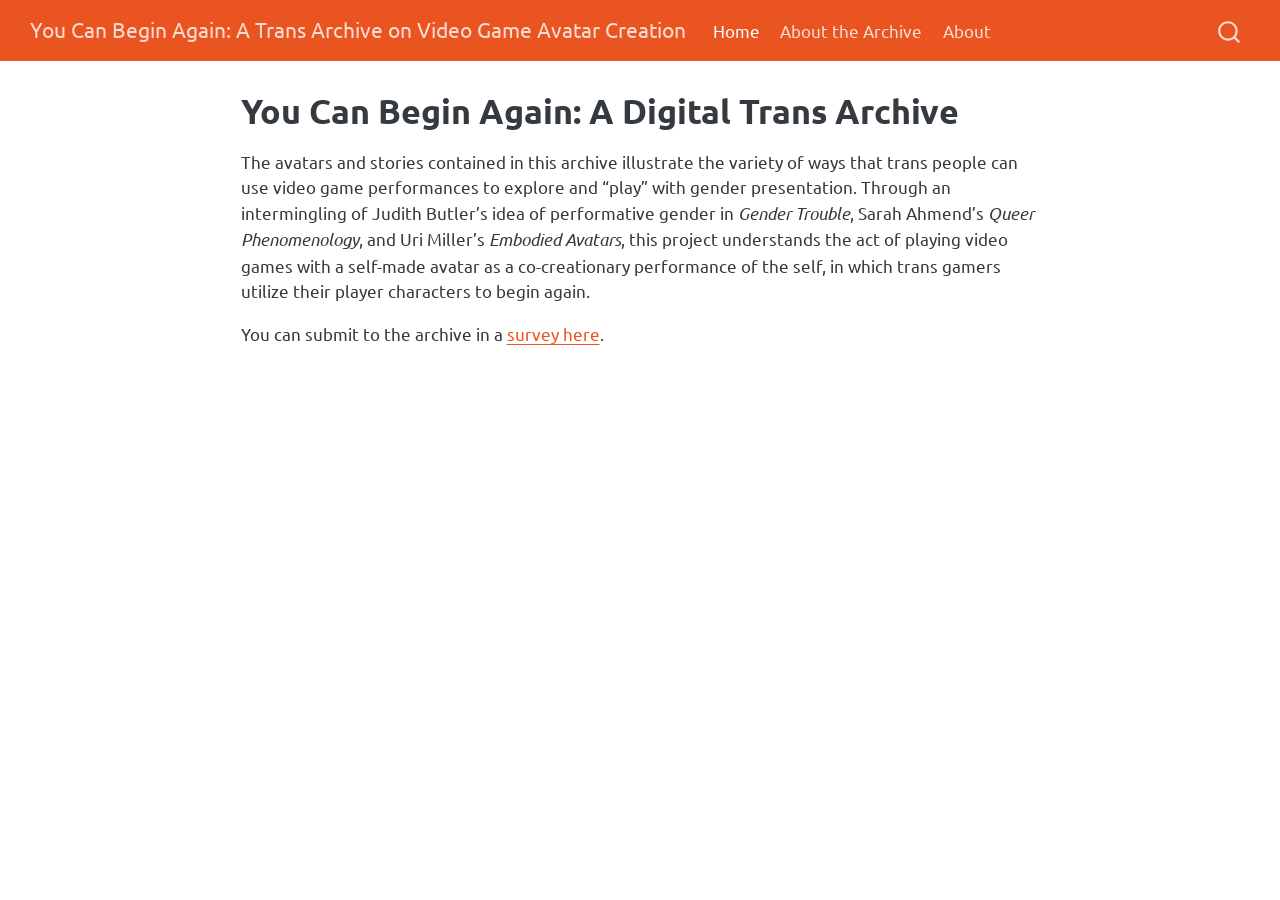
==== index.html @ 9ff49f24 "Built site for gh-pages" ====
<!DOCTYPE html>
<html xmlns="http://www.w3.org/1999/xhtml" lang="en" xml:lang="en"><head>

<meta charset="utf-8">
<meta name="generator" content="quarto-1.9.37">

<meta name="viewport" content="width=device-width, initial-scale=1.0, user-scalable=yes">


<title>You Can Begin Again: A Digital Trans Archive – You Can Begin Again: A Trans Archive on Video Game Avatar Creation</title>
<style>
/* Default styles provided by pandoc.
** See https://pandoc.org/MANUAL.html#variables-for-html for config info.
*/
code{white-space: pre-wrap;}
span.smallcaps{font-variant: small-caps;}
div.columns{display: flex; gap: min(4vw, 1.5em);}
div.column{flex: auto; overflow-x: auto;}
div.hanging-indent{margin-left: 1.5em; text-indent: -1.5em;}
ul.task-list{list-style: none;}
ul.task-list li input[type="checkbox"] {
  width: 0.8em;
  margin: 0 0.8em 0.2em -1em; /* quarto-specific, see https://github.com/quarto-dev/quarto-cli/issues/4556 */ 
  vertical-align: middle;
}
</style>


<script src="site_libs/quarto-nav/quarto-nav.js"></script>
<script src="site_libs/quarto-nav/headroom.min.js"></script>
<script src="site_libs/clipboard/clipboard.min.js"></script>
<script src="site_libs/quarto-search/autocomplete.umd.js"></script>
<script src="site_libs/quarto-search/fuse.min.js"></script>
<script src="site_libs/quarto-search/quarto-search.js"></script>
<meta name="quarto:offset" content="./">
<script src="site_libs/quarto-html/quarto.js" type="module"></script>
<script src="site_libs/quarto-html/tabsets/tabsets.js" type="module"></script>
<script src="site_libs/quarto-html/popper.min.js"></script>
<script src="site_libs/quarto-html/tippy.umd.min.js"></script>
<script src="site_libs/quarto-html/anchor.min.js"></script>
<link href="site_libs/quarto-html/tippy.css" rel="stylesheet">
<link href="site_libs/quarto-html/quarto-syntax-highlighting-7f8f88aac4f3542376d5c11b86a4c14d.css" rel="stylesheet" id="quarto-text-highlighting-styles">
<script src="site_libs/bootstrap/bootstrap.min.js"></script>
<link href="site_libs/bootstrap/bootstrap-icons.css" rel="stylesheet">
<link href="site_libs/bootstrap/bootstrap-08648047b95b560027f9b4147ff8446f.min.css" rel="stylesheet" append-hash="true" id="quarto-bootstrap" data-mode="light">
<script id="quarto-search-options" type="application/json">{
  "location": "navbar",
  "copy-button": false,
  "collapse-after": 3,
  "panel-placement": "end",
  "type": "overlay",
  "limit": 50,
  "keyboard-shortcut": [
    "f",
    "/",
    "s"
  ],
  "show-item-context": false,
  "language": {
    "search-no-results-text": "No results",
    "search-matching-documents-text": "matching documents",
    "search-copy-link-title": "Copy link to search",
    "search-hide-matches-text": "Hide additional matches",
    "search-more-match-text": "more match in this document",
    "search-more-matches-text": "more matches in this document",
    "search-clear-button-title": "Clear",
    "search-text-placeholder": "",
    "search-detached-cancel-button-title": "Cancel",
    "search-submit-button-title": "Submit",
    "search-label": "Search"
  }
}</script>


<link rel="stylesheet" href="styles.css">
</head>

<body class="nav-fixed fullcontent quarto-light">

<div id="quarto-search-results"></div>
  <header id="quarto-header" class="headroom fixed-top">
    <nav class="navbar navbar-expand-lg " data-bs-theme="dark">
      <div class="navbar-container container-fluid">
      <div class="navbar-brand-container mx-auto">
    <a class="navbar-brand" href="./index.html">
    <span class="navbar-title">You Can Begin Again: A Trans Archive on Video Game Avatar Creation</span>
    </a>
  </div>
            <div id="quarto-search" class="" title="Search"></div>
          <button class="navbar-toggler" type="button" data-bs-toggle="collapse" data-bs-target="#navbarCollapse" aria-controls="navbarCollapse" role="menu" aria-expanded="false" aria-label="Toggle navigation" onclick="if (window.quartoToggleHeadroom) { window.quartoToggleHeadroom(); }">
  <span class="navbar-toggler-icon"></span>
</button>
          <div class="collapse navbar-collapse" id="navbarCollapse">
            <ul class="navbar-nav navbar-nav-scroll me-auto">
  <li class="nav-item">
    <a class="nav-link active" href="./index.html" aria-current="page"> 
<span class="menu-text">Home</span></a>
  </li>  
  <li class="nav-item">
    <a class="nav-link" href="./new-page.html"> 
<span class="menu-text">About the Archive</span></a>
  </li>  
  <li class="nav-item">
    <a class="nav-link" href="./about.html"> 
<span class="menu-text">About</span></a>
  </li>  
</ul>
          </div> <!-- /navcollapse -->
            <div class="quarto-navbar-tools">
</div>
      </div> <!-- /container-fluid -->
    </nav>
</header>
<!-- content -->
<div id="quarto-content" class="quarto-container page-columns page-rows-contents page-layout-article page-navbar">
<!-- sidebar -->
<!-- margin-sidebar -->
    
<!-- main -->
<main class="content" id="quarto-document-content">

<header id="title-block-header" class="quarto-title-block default">
<div class="quarto-title">
<h1 class="title">You Can Begin Again: A Digital Trans Archive</h1>
</div>



<div class="quarto-title-meta">

    
  
    
  </div>
  


</header>


<p>The avatars and stories contained in this archive illustrate the variety of ways that trans people can use video game performances to explore and “play” with gender presentation. Through an intermingling of Judith Butler’s idea of performative gender in <em>Gender Trouble</em>, Sarah Ahmend’s <em>Queer Phenomenology</em>, and Uri Miller’s <em>Embodied Avatars</em>, this project understands the act of playing video games with a self-made avatar as a co-creationary performance of the self, in which trans gamers utilize their player characters to begin again.</p>
<p>You can submit to the archive in a <a href="https://virginiatech.questionpro.com/youcanbeginagaindigitalarchivesubmissions">survey here</a>.</p>



</main> <!-- /main -->
<script id="quarto-html-after-body" type="application/javascript">
  window.document.addEventListener("DOMContentLoaded", function (event) {
    const icon = "";
    const anchorJS = new window.AnchorJS();
    anchorJS.options = {
      placement: 'right',
      icon: icon
    };
    anchorJS.add('.anchored');
    const isCodeAnnotation = (el) => {
      for (const clz of el.classList) {
        if (clz.startsWith('code-annotation-')) {                     
          return true;
        }
      }
      return false;
    }
    const onCopySuccess = function(e) {
      // button target
      const button = e.trigger;
      // don't keep focus
      button.blur();
      // flash "checked"
      button.classList.add('code-copy-button-checked');
      var currentTitle = button.getAttribute("title");
      button.setAttribute("title", "Copied!");
      let tooltip;
      if (window.bootstrap) {
        button.setAttribute("data-bs-toggle", "tooltip");
        button.setAttribute("data-bs-placement", "left");
        button.setAttribute("data-bs-title", "Copied!");
        tooltip = new bootstrap.Tooltip(button, 
          { trigger: "manual", 
            customClass: "code-copy-button-tooltip",
            offset: [0, -8]});
        tooltip.show();    
      }
      setTimeout(function() {
        if (tooltip) {
          tooltip.hide();
          button.removeAttribute("data-bs-title");
          button.removeAttribute("data-bs-toggle");
          button.removeAttribute("data-bs-placement");
        }
        button.setAttribute("title", currentTitle);
        button.classList.remove('code-copy-button-checked');
      }, 1000);
      // clear code selection
      e.clearSelection();
    }
    const getTextToCopy = function(trigger) {
      const outerScaffold = trigger.parentElement.cloneNode(true);
      const codeEl = outerScaffold.querySelector('code');
      for (const childEl of codeEl.children) {
        if (isCodeAnnotation(childEl)) {
          childEl.remove();
        }
      }
      return codeEl.innerText;
    }
    const clipboard = new window.ClipboardJS('.code-copy-button:not([data-in-quarto-modal])', {
      text: getTextToCopy
    });
    clipboard.on('success', onCopySuccess);
    if (window.document.getElementById('quarto-embedded-source-code-modal')) {
      const clipboardModal = new window.ClipboardJS('.code-copy-button[data-in-quarto-modal]', {
        text: getTextToCopy,
        container: window.document.getElementById('quarto-embedded-source-code-modal')
      });
      clipboardModal.on('success', onCopySuccess);
    }
      var localhostRegex = new RegExp(/^(?:http|https):\/\/localhost\:?[0-9]*\//);
      var mailtoRegex = new RegExp(/^mailto:/);
        var filterRegex = new RegExp("https:\/\/isaaclriddle\.github\.io\/beginagainarchive\/");
      var isInternal = (href) => {
          return filterRegex.test(href) || localhostRegex.test(href) || mailtoRegex.test(href);
      }
      // Inspect non-navigation links and adorn them if external
     var links = window.document.querySelectorAll('a[href]:not(.nav-link):not(.navbar-brand):not(.toc-action):not(.sidebar-link):not(.sidebar-item-toggle):not(.pagination-link):not(.no-external):not([aria-hidden]):not(.dropdown-item):not(.quarto-navigation-tool):not(.about-link)');
      for (var i=0; i<links.length; i++) {
        const link = links[i];
        if (!isInternal(link.href)) {
          // undo the damage that might have been done by quarto-nav.js in the case of
          // links that we want to consider external
          if (link.dataset.originalHref !== undefined) {
            link.href = link.dataset.originalHref;
          }
        }
      }
    function tippyHover(el, contentFn, onTriggerFn, onUntriggerFn) {
      const config = {
        allowHTML: true,
        maxWidth: 500,
        delay: 100,
        arrow: false,
        appendTo: function(el) {
            return el.parentElement;
        },
        interactive: true,
        interactiveBorder: 10,
        theme: 'quarto',
        placement: 'bottom-start',
      };
      if (contentFn) {
        config.content = contentFn;
      }
      if (onTriggerFn) {
        config.onTrigger = onTriggerFn;
      }
      if (onUntriggerFn) {
        config.onUntrigger = onUntriggerFn;
      }
      window.tippy(el, config); 
    }
    const noterefs = window.document.querySelectorAll('a[role="doc-noteref"]');
    for (var i=0; i<noterefs.length; i++) {
      const ref = noterefs[i];
      tippyHover(ref, function() {
        // use id or data attribute instead here
        let href = ref.getAttribute('data-footnote-href') || ref.getAttribute('href');
        try { href = new URL(href).hash; } catch {}
        const id = href.replace(/^#\/?/, "");
        const note = window.document.getElementById(id);
        if (note) {
          return note.innerHTML;
        } else {
          return "";
        }
      });
    }
    const xrefs = window.document.querySelectorAll('a.quarto-xref');
    const processXRef = (id, note) => {
      // Strip column container classes
      const stripColumnClz = (el) => {
        el.classList.remove("page-full", "page-columns");
        if (el.children) {
          for (const child of el.children) {
            stripColumnClz(child);
          }
        }
      }
      stripColumnClz(note)
      if (id === null || id.startsWith('sec-')) {
        // Special case sections, only their first couple elements
        const container = document.createElement("div");
        if (note.children && note.children.length > 2) {
          container.appendChild(note.children[0].cloneNode(true));
          for (let i = 1; i < note.children.length; i++) {
            const child = note.children[i];
            if (child.tagName === "P" && child.innerText === "") {
              continue;
            } else {
              container.appendChild(child.cloneNode(true));
              break;
            }
          }
          if (window.Quarto?.typesetMath) {
            window.Quarto.typesetMath(container);
          }
          return container.innerHTML
        } else {
          if (window.Quarto?.typesetMath) {
            window.Quarto.typesetMath(note);
          }
          return note.innerHTML;
        }
      } else {
        // Remove any anchor links if they are present
        const anchorLink = note.querySelector('a.anchorjs-link');
        if (anchorLink) {
          anchorLink.remove();
        }
        if (window.Quarto?.typesetMath) {
          window.Quarto.typesetMath(note);
        }
        if (note.classList.contains("callout")) {
          return note.outerHTML;
        } else {
          return note.innerHTML;
        }
      }
    }
    for (var i=0; i<xrefs.length; i++) {
      const xref = xrefs[i];
      tippyHover(xref, undefined, function(instance) {
        instance.disable();
        let url = xref.getAttribute('href');
        let hash = undefined; 
        if (url.startsWith('#')) {
          hash = url;
        } else {
          try { hash = new URL(url).hash; } catch {}
        }
        if (hash) {
          const id = hash.replace(/^#\/?/, "");
          const note = window.document.getElementById(id);
          if (note !== null) {
            try {
              const html = processXRef(id, note.cloneNode(true));
              instance.setContent(html);
            } finally {
              instance.enable();
              instance.show();
            }
          } else {
            // See if we can fetch this
            fetch(url.split('#')[0])
            .then(res => res.text())
            .then(html => {
              const parser = new DOMParser();
              const htmlDoc = parser.parseFromString(html, "text/html");
              const note = htmlDoc.getElementById(id);
              if (note !== null) {
                const html = processXRef(id, note);
                instance.setContent(html);
              } 
            }).finally(() => {
              instance.enable();
              instance.show();
            });
          }
        } else {
          // See if we can fetch a full url (with no hash to target)
          // This is a special case and we should probably do some content thinning / targeting
          fetch(url)
          .then(res => res.text())
          .then(html => {
            const parser = new DOMParser();
            const htmlDoc = parser.parseFromString(html, "text/html");
            const note = htmlDoc.querySelector('main.content');
            if (note !== null) {
              // This should only happen for chapter cross references
              // (since there is no id in the URL)
              // remove the first header
              if (note.children.length > 0 && note.children[0].tagName === "HEADER") {
                note.children[0].remove();
              }
              const html = processXRef(null, note);
              instance.setContent(html);
            } 
          }).finally(() => {
            instance.enable();
            instance.show();
          });
        }
      }, function(instance) {
      });
    }
        let selectedAnnoteEl;
        const selectorForAnnotation = ( cell, annotation) => {
          let cellAttr = 'data-code-cell="' + cell + '"';
          let lineAttr = 'data-code-annotation="' +  annotation + '"';
          const selector = 'span[' + cellAttr + '][' + lineAttr + ']';
          return selector;
        }
        const selectCodeLines = (annoteEl) => {
          const doc = window.document;
          const targetCell = annoteEl.getAttribute("data-target-cell");
          const targetAnnotation = annoteEl.getAttribute("data-target-annotation");
          const annoteSpan = window.document.querySelector(selectorForAnnotation(targetCell, targetAnnotation));
          const lines = annoteSpan.getAttribute("data-code-lines").split(",");
          const lineIds = lines.map((line) => {
            return targetCell + "-" + line;
          })
          let top = null;
          let height = null;
          let parent = null;
          if (lineIds.length > 0) {
              //compute the position of the single el (top and bottom and make a div)
              const el = window.document.getElementById(lineIds[0]);
              top = el.offsetTop;
              height = el.offsetHeight;
              parent = el.parentElement.parentElement;
            if (lineIds.length > 1) {
              const lastEl = window.document.getElementById(lineIds[lineIds.length - 1]);
              const bottom = lastEl.offsetTop + lastEl.offsetHeight;
              height = bottom - top;
            }
            if (top !== null && height !== null && parent !== null) {
              // cook up a div (if necessary) and position it 
              let div = window.document.getElementById("code-annotation-line-highlight");
              if (div === null) {
                div = window.document.createElement("div");
                div.setAttribute("id", "code-annotation-line-highlight");
                div.style.position = 'absolute';
                parent.appendChild(div);
              }
              div.style.top = top - 2 + "px";
              div.style.height = height + 4 + "px";
              div.style.left = 0;
              let gutterDiv = window.document.getElementById("code-annotation-line-highlight-gutter");
              if (gutterDiv === null) {
                gutterDiv = window.document.createElement("div");
                gutterDiv.setAttribute("id", "code-annotation-line-highlight-gutter");
                gutterDiv.style.position = 'absolute';
                const codeCell = window.document.getElementById(targetCell);
                const gutter = codeCell.querySelector('.code-annotation-gutter');
                gutter.appendChild(gutterDiv);
              }
              gutterDiv.style.top = top - 2 + "px";
              gutterDiv.style.height = height + 4 + "px";
            }
            selectedAnnoteEl = annoteEl;
          }
        };
        const unselectCodeLines = () => {
          const elementsIds = ["code-annotation-line-highlight", "code-annotation-line-highlight-gutter"];
          elementsIds.forEach((elId) => {
            const div = window.document.getElementById(elId);
            if (div) {
              div.remove();
            }
          });
          selectedAnnoteEl = undefined;
        };
          // Handle positioning of the toggle
      window.addEventListener(
        "resize",
        throttle(() => {
          elRect = undefined;
          if (selectedAnnoteEl) {
            selectCodeLines(selectedAnnoteEl);
          }
        }, 10)
      );
      function throttle(fn, ms) {
      let throttle = false;
      let timer;
        return (...args) => {
          if(!throttle) { // first call gets through
              fn.apply(this, args);
              throttle = true;
          } else { // all the others get throttled
              if(timer) clearTimeout(timer); // cancel #2
              timer = setTimeout(() => {
                fn.apply(this, args);
                timer = throttle = false;
              }, ms);
          }
        };
      }
        // Attach click handler to the DT
        const annoteDls = window.document.querySelectorAll('dt[data-target-cell]');
        for (const annoteDlNode of annoteDls) {
          annoteDlNode.addEventListener('click', (event) => {
            const clickedEl = event.target;
            if (clickedEl !== selectedAnnoteEl) {
              unselectCodeLines();
              const activeEl = window.document.querySelector('dt[data-target-cell].code-annotation-active');
              if (activeEl) {
                activeEl.classList.remove('code-annotation-active');
              }
              selectCodeLines(clickedEl);
              clickedEl.classList.add('code-annotation-active');
            } else {
              // Unselect the line
              unselectCodeLines();
              clickedEl.classList.remove('code-annotation-active');
            }
          });
        }
    const findCites = (el) => {
      const parentEl = el.parentElement;
      if (parentEl) {
        const cites = parentEl.dataset.cites;
        if (cites) {
          return {
            el,
            cites: cites.split(' ')
          };
        } else {
          return findCites(el.parentElement)
        }
      } else {
        return undefined;
      }
    };
    var bibliorefs = window.document.querySelectorAll('a[role="doc-biblioref"]');
    for (var i=0; i<bibliorefs.length; i++) {
      const ref = bibliorefs[i];
      const citeInfo = findCites(ref);
      if (citeInfo) {
        tippyHover(citeInfo.el, function() {
          var popup = window.document.createElement('div');
          citeInfo.cites.forEach(function(cite) {
            var citeDiv = window.document.createElement('div');
            citeDiv.classList.add('hanging-indent');
            citeDiv.classList.add('csl-entry');
            var biblioDiv = window.document.getElementById('ref-' + cite);
            if (biblioDiv) {
              citeDiv.innerHTML = biblioDiv.innerHTML;
            }
            popup.appendChild(citeDiv);
          });
          return popup.innerHTML;
        });
      }
    }
  });
  </script>
</div> <!-- /content -->




</body></html>
---- site_libs/quarto-html/tippy.css ----
.tippy-box[data-animation=fade][data-state=hidden]{opacity:0}[data-tippy-root]{max-width:calc(100vw - 10px)}.tippy-box{position:relative;background-color:#333;color:#fff;border-radius:4px;font-size:14px;line-height:1.4;white-space:normal;outline:0;transition-property:transform,visibility,opacity}.tippy-box[data-placement^=top]>.tippy-arrow{bottom:0}.tippy-box[data-placement^=top]>.tippy-arrow:before{bottom:-7px;left:0;border-width:8px 8px 0;border-top-color:initial;transform-origin:center top}.tippy-box[data-placement^=bottom]>.tippy-arrow{top:0}.tippy-box[data-placement^=bottom]>.tippy-arrow:before{top:-7px;left:0;border-width:0 8px 8px;border-bottom-color:initial;transform-origin:center bottom}.tippy-box[data-placement^=left]>.tippy-arrow{right:0}.tippy-box[data-placement^=left]>.tippy-arrow:before{border-width:8px 0 8px 8px;border-left-color:initial;right:-7px;transform-origin:center left}.tippy-box[data-placement^=right]>.tippy-arrow{left:0}.tippy-box[data-placement^=right]>.tippy-arrow:before{left:-7px;border-width:8px 8px 8px 0;border-right-color:initial;transform-origin:center right}.tippy-box[data-inertia][data-state=visible]{transition-timing-function:cubic-bezier(.54,1.5,.38,1.11)}.tippy-arrow{width:16px;height:16px;color:#333}.tippy-arrow:before{content:"";position:absolute;border-color:transparent;border-style:solid}.tippy-content{position:relative;padding:5px 9px;z-index:1}
---- site_libs/quarto-html/quarto-syntax-highlighting-7f8f88aac4f3542376d5c11b86a4c14d.css ----
/* quarto syntax highlight colors */
:root {
  --quarto-hl-ot-color: #003B4F;
  --quarto-hl-at-color: #657422;
  --quarto-hl-ss-color: #20794D;
  --quarto-hl-an-color: #5E5E5E;
  --quarto-hl-fu-color: #4758AB;
  --quarto-hl-st-color: #20794D;
  --quarto-hl-cf-color: #003B4F;
  --quarto-hl-op-color: #5E5E5E;
  --quarto-hl-er-color: #AD0000;
  --quarto-hl-bn-color: #AD0000;
  --quarto-hl-al-color: #AD0000;
  --quarto-hl-va-color: #111111;
  --quarto-hl-bu-color: inherit;
  --quarto-hl-ex-color: inherit;
  --quarto-hl-pp-color: #AD0000;
  --quarto-hl-in-color: #5E5E5E;
  --quarto-hl-vs-color: #20794D;
  --quarto-hl-wa-color: #5E5E5E;
  --quarto-hl-do-color: #5E5E5E;
  --quarto-hl-im-color: #00769E;
  --quarto-hl-ch-color: #20794D;
  --quarto-hl-dt-color: #AD0000;
  --quarto-hl-fl-color: #AD0000;
  --quarto-hl-co-color: #5E5E5E;
  --quarto-hl-cv-color: #5E5E5E;
  --quarto-hl-cn-color: #8f5902;
  --quarto-hl-sc-color: #5E5E5E;
  --quarto-hl-dv-color: #AD0000;
  --quarto-hl-kw-color: #003B4F;
}

/* other quarto variables */
:root {
  --quarto-font-monospace: SFMono-Regular, Menlo, Monaco, Consolas, "Liberation Mono", "Courier New", monospace;
}

/* syntax highlight based on Pandoc's rules */
pre > code.sourceCode > span {
  color: #003B4F;
}

code.sourceCode > span {
  color: #003B4F;
}

div.sourceCode,
div.sourceCode pre.sourceCode {
  color: #003B4F;
}

/* Normal */
code span {
  color: #003B4F;
}

/* Alert */
code span.al {
  color: #AD0000;
  font-style: inherit;
}

/* Annotation */
code span.an {
  color: #5E5E5E;
  font-style: inherit;
}

/* Attribute */
code span.at {
  color: #657422;
  font-style: inherit;
}

/* BaseN */
code span.bn {
  color: #AD0000;
  font-style: inherit;
}

/* BuiltIn */
code span.bu {
  font-style: inherit;
}

/* ControlFlow */
code span.cf {
  color: #003B4F;
  font-weight: bold;
  font-style: inherit;
}

/* Char */
code span.ch {
  color: #20794D;
  font-style: inherit;
}

/* Constant */
code span.cn {
  color: #8f5902;
  font-style: inherit;
}

/* Comment */
code span.co {
  color: #5E5E5E;
  font-style: inherit;
}

/* CommentVar */
code span.cv {
  color: #5E5E5E;
  font-style: italic;
}

/* Documentation */
code span.do {
  color: #5E5E5E;
  font-style: italic;
}

/* DataType */
code span.dt {
  color: #AD0000;
  font-style: inherit;
}

/* DecVal */
code span.dv {
  color: #AD0000;
  font-style: inherit;
}

/* Error */
code span.er {
  color: #AD0000;
  font-style: inherit;
}

/* Extension */
code span.ex {
  font-style: inherit;
}

/* Float */
code span.fl {
  color: #AD0000;
  font-style: inherit;
}

/* Function */
code span.fu {
  color: #4758AB;
  font-style: inherit;
}

/* Import */
code span.im {
  color: #00769E;
  font-style: inherit;
}

/* Information */
code span.in {
  color: #5E5E5E;
  font-style: inherit;
}

/* Keyword */
code span.kw {
  color: #003B4F;
  font-weight: bold;
  font-style: inherit;
}

/* Operator */
code span.op {
  color: #5E5E5E;
  font-style: inherit;
}

/* Other */
code span.ot {
  color: #003B4F;
  font-style: inherit;
}

/* Preprocessor */
code span.pp {
  color: #AD0000;
  font-style: inherit;
}

/* SpecialChar */
code span.sc {
  color: #5E5E5E;
  font-style: inherit;
}

/* SpecialString */
code span.ss {
  color: #20794D;
  font-style: inherit;
}

/* String */
code span.st {
  color: #20794D;
  font-style: inherit;
}

/* Variable */
code span.va {
  color: #111111;
  font-style: inherit;
}

/* VerbatimString */
code span.vs {
  color: #20794D;
  font-style: inherit;
}

/* Warning */
code span.wa {
  color: #5E5E5E;
  font-style: italic;
}

.prevent-inlining {
  content: "</";
}

/*# sourceMappingURL=789ad8cd35626ba772517505b42a116e.css.map */
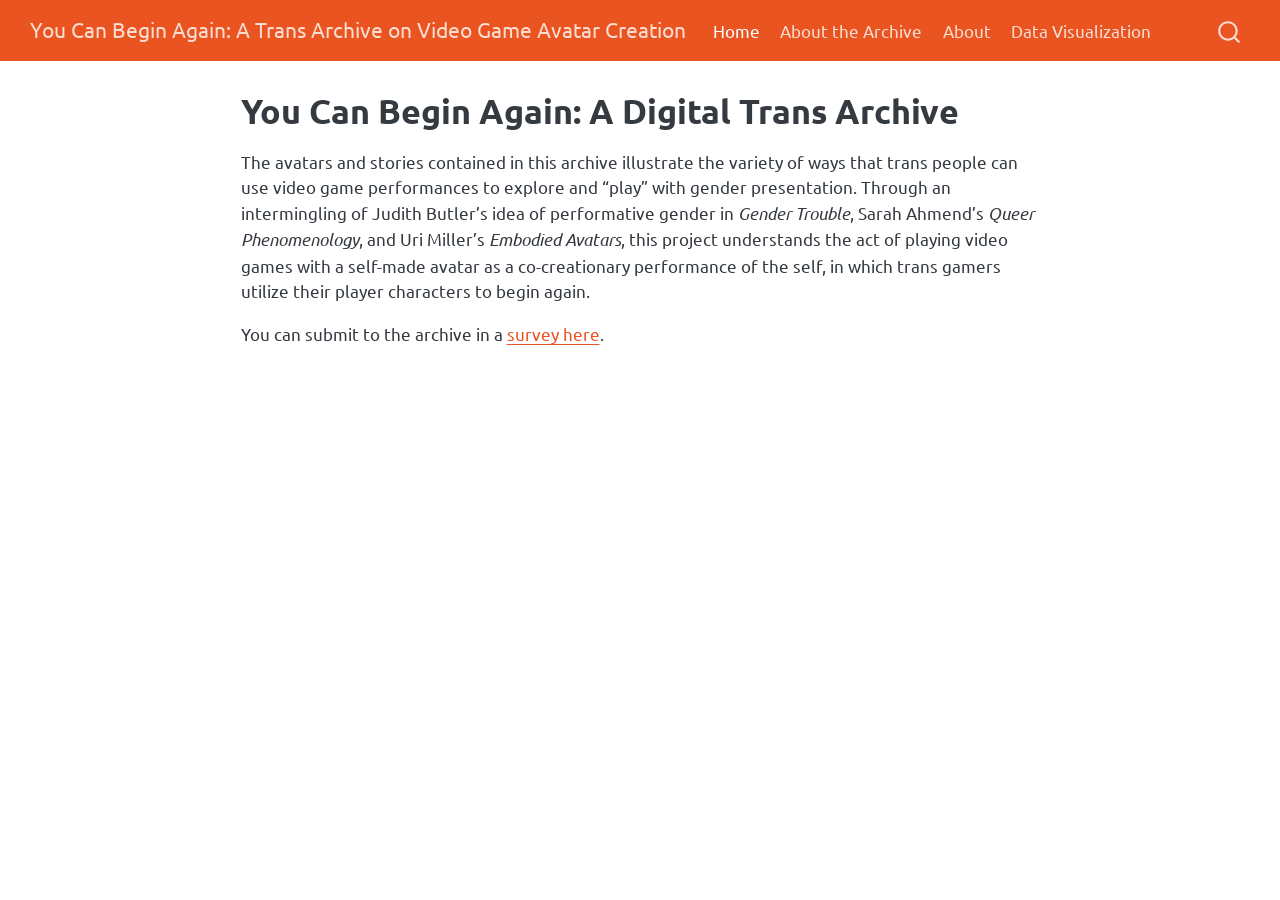
==== commit fa865baf: "Built site for gh-pages" ====
--- a/index.html
+++ b/index.html
@@ -104,6 +104,10 @@
     <a class="nav-link" href="./about.html"> 
 <span class="menu-text">About</span></a>
   </li>  
+  <li class="nav-item">
+    <a class="nav-link" href="./datavisualization.html"> 
+<span class="menu-text">Data Visualization</span></a>
+  </li>  
 </ul>
           </div> <!-- /navcollapse -->
             <div class="quarto-navbar-tools">
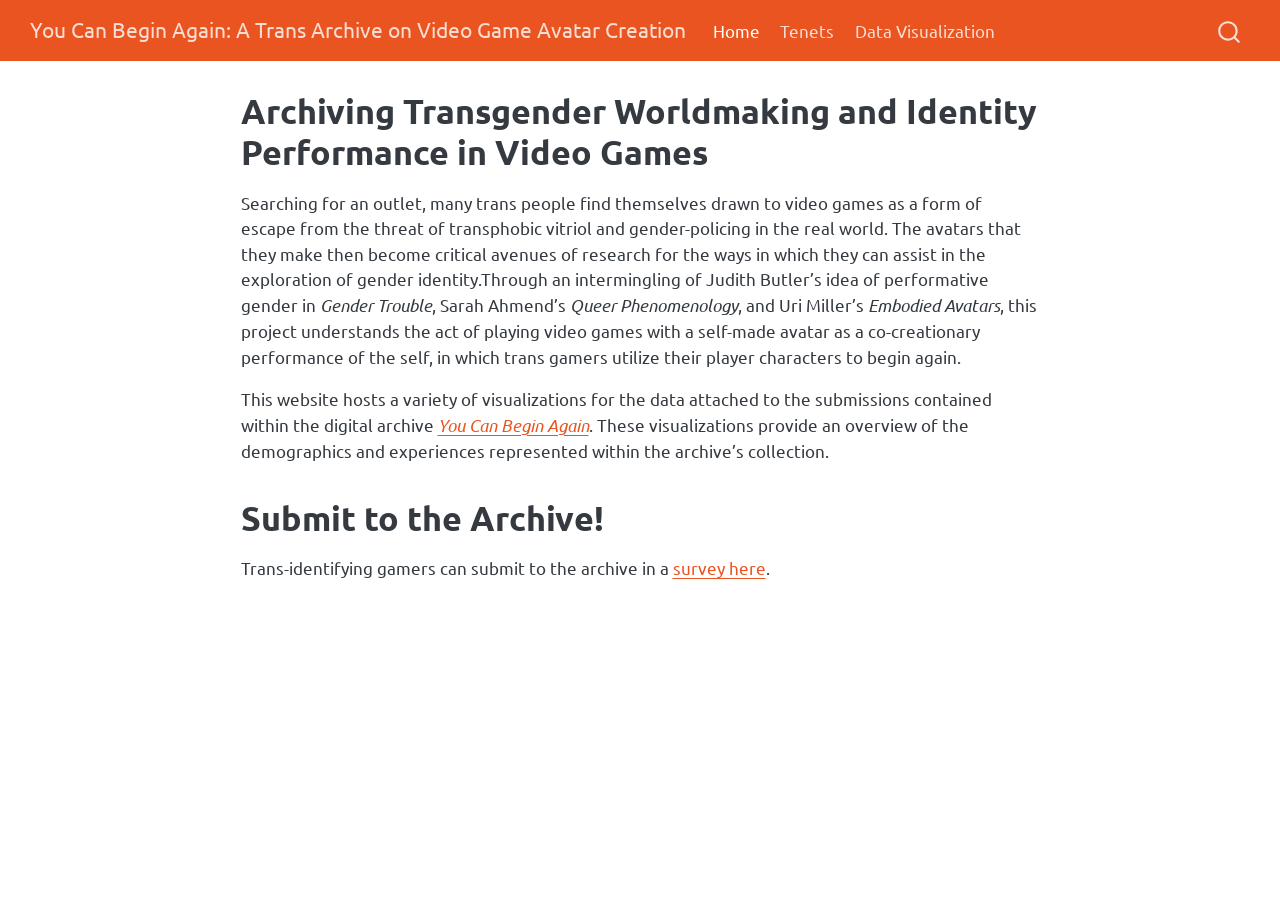
==== commit 5c7d765b: "Built site for gh-pages" ====
--- a/index.html
+++ b/index.html
@@ -7,7 +7,7 @@
 <meta name="viewport" content="width=device-width, initial-scale=1.0, user-scalable=yes">
 
 
-<title>You Can Begin Again: A Digital Trans Archive – You Can Begin Again: A Trans Archive on Video Game Avatar Creation</title>
+<title>Archiving Transgender Worldmaking and Identity Performance in Video Games – You Can Begin Again: A Trans Archive on Video Game Avatar Creation</title>
 <style>
 /* Default styles provided by pandoc.
 ** See https://pandoc.org/MANUAL.html#variables-for-html for config info.
@@ -97,12 +97,8 @@
 <span class="menu-text">Home</span></a>
   </li>  
   <li class="nav-item">
-    <a class="nav-link" href="./new-page.html"> 
-<span class="menu-text">About the Archive</span></a>
-  </li>  
-  <li class="nav-item">
-    <a class="nav-link" href="./about.html"> 
-<span class="menu-text">About</span></a>
+    <a class="nav-link" href="./tenets.html"> 
+<span class="menu-text">Tenets</span></a>
   </li>  
   <li class="nav-item">
     <a class="nav-link" href="./datavisualization.html"> 
@@ -125,7 +121,7 @@
 
 <header id="title-block-header" class="quarto-title-block default">
 <div class="quarto-title">
-<h1 class="title">You Can Begin Again: A Digital Trans Archive</h1>
+<h1 class="title">Archiving Transgender Worldmaking and Identity Performance in Video Games</h1>
 </div>
 
 
@@ -142,10 +138,14 @@
 </header>
 
 
-<p>The avatars and stories contained in this archive illustrate the variety of ways that trans people can use video game performances to explore and “play” with gender presentation. Through an intermingling of Judith Butler’s idea of performative gender in <em>Gender Trouble</em>, Sarah Ahmend’s <em>Queer Phenomenology</em>, and Uri Miller’s <em>Embodied Avatars</em>, this project understands the act of playing video games with a self-made avatar as a co-creationary performance of the self, in which trans gamers utilize their player characters to begin again.</p>
-<p>You can submit to the archive in a <a href="https://virginiatech.questionpro.com/youcanbeginagaindigitalarchivesubmissions">survey here</a>.</p>
-
-
+<p>Searching for an outlet, many trans people find themselves drawn to video games as a form of escape from the threat of transphobic vitriol and gender-policing in the real world. The avatars that they make then become critical avenues of research for the ways in which they can assist in the exploration of gender identity.Through an intermingling of Judith Butler’s idea of performative gender in <em>Gender Trouble</em>, Sarah Ahmend’s <em>Queer Phenomenology</em>, and Uri Miller’s <em>Embodied Avatars</em>, this project understands the act of playing video games with a self-made avatar as a co-creationary performance of the self, in which trans gamers utilize their player characters to begin again.</p>
+<p>This website hosts a variety of visualizations for the data attached to the submissions contained within the digital archive <a href="https://isaaclriddle.github.io/youcanbeginagain/collection/"><em>You Can Begin Again</em></a>. These visualizations provide an overview of the demographics and experiences represented within the archive’s collection.</p>
+<section id="submit-to-the-archive" class="level1">
+<h1>Submit to the Archive!</h1>
+<p>Trans-identifying gamers can submit to the archive in a <a href="https://virginiatech.questionpro.com/youcanbeginagaindigitalarchivesubmissions">survey here</a>.</p>
+
+
+</section>
 
 </main> <!-- /main -->
 <script id="quarto-html-after-body" type="application/javascript">
--- a/styles.css
+++ b/styles.css
@@ -0,0 +1,15 @@
+/* css styles */
+
+// Colors
+
+$text-color:      #1a1a2e;   /* deep navy */
+$bg-color:        #c9f0ff;   /* soft trans blue background */
+$neutral:         #fdeef4;   /* soft trans pink for cards/sections */
+$accent-light:    #d44d7a;   /* deeper pink for links */
+$accent-dark:     #1a6fa8;   /* deeper blue for hover */
+
+$link-color:        #d44d7a 
+$link-hover-color:  #1a6fa8 
+
+$navbar-bg: #c9f0ff
+$navbar-fg: #fdeef4
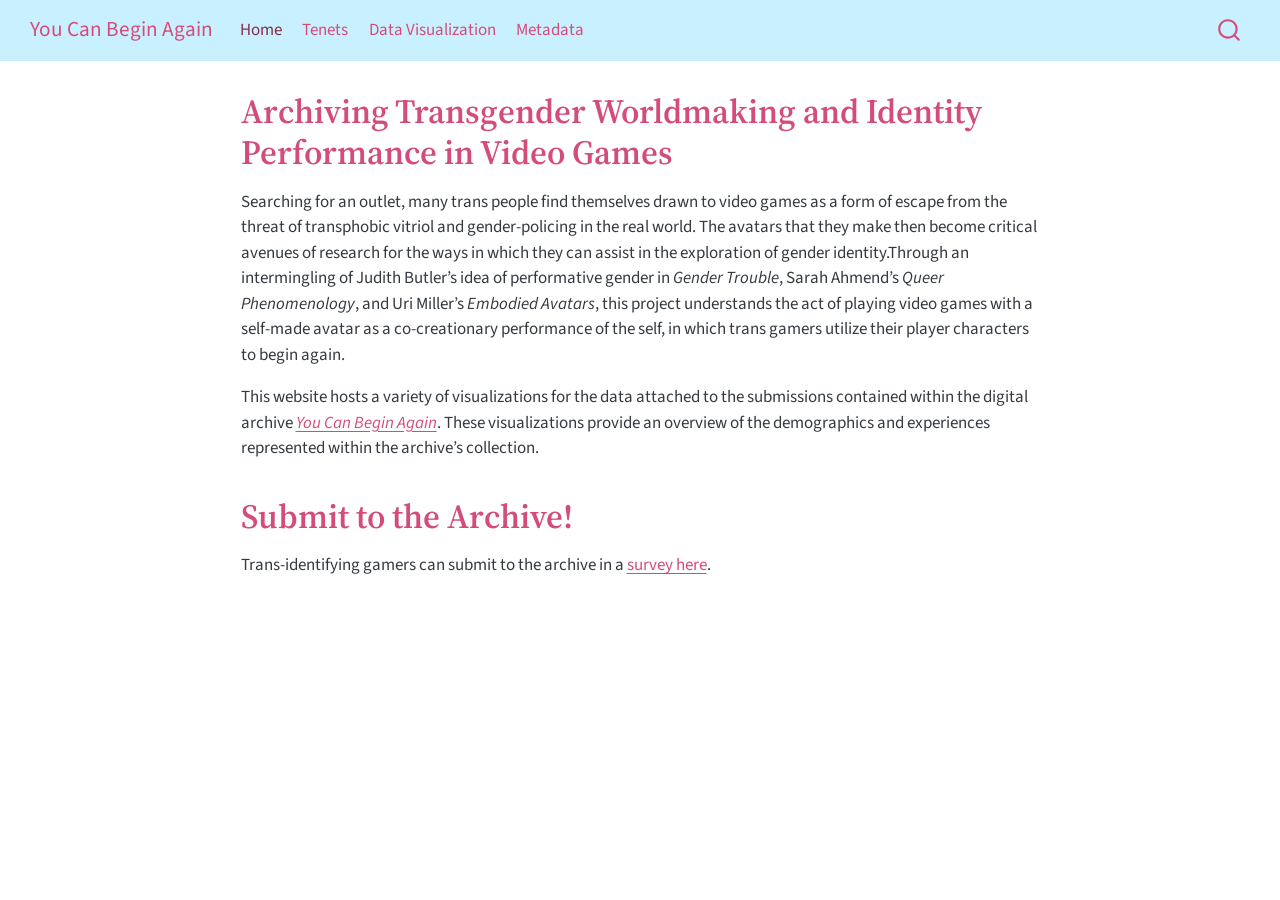
==== commit 2fe20fd1: "Built site for gh-pages" ====
--- a/index.html
+++ b/index.html
@@ -7,7 +7,7 @@
 <meta name="viewport" content="width=device-width, initial-scale=1.0, user-scalable=yes">
 
 
-<title>Archiving Transgender Worldmaking and Identity Performance in Video Games – You Can Begin Again: A Trans Archive on Video Game Avatar Creation</title>
+<title>Archiving Transgender Worldmaking and Identity Performance in Video Games – You Can Begin Again</title>
 <style>
 /* Default styles provided by pandoc.
 ** See https://pandoc.org/MANUAL.html#variables-for-html for config info.
@@ -42,7 +42,7 @@
 <link href="site_libs/quarto-html/quarto-syntax-highlighting-7f8f88aac4f3542376d5c11b86a4c14d.css" rel="stylesheet" id="quarto-text-highlighting-styles">
 <script src="site_libs/bootstrap/bootstrap.min.js"></script>
 <link href="site_libs/bootstrap/bootstrap-icons.css" rel="stylesheet">
-<link href="site_libs/bootstrap/bootstrap-08648047b95b560027f9b4147ff8446f.min.css" rel="stylesheet" append-hash="true" id="quarto-bootstrap" data-mode="light">
+<link href="site_libs/bootstrap/bootstrap-a1b686ef33f78459eae80886baf5259c.min.css" rel="stylesheet" append-hash="true" id="quarto-bootstrap" data-mode="light">
 <script id="quarto-search-options" type="application/json">{
   "location": "navbar",
   "copy-button": false,
@@ -72,7 +72,6 @@
 }</script>
 
 
-<link rel="stylesheet" href="styles.css">
 </head>
 
 <body class="nav-fixed fullcontent quarto-light">
@@ -83,7 +82,7 @@
       <div class="navbar-container container-fluid">
       <div class="navbar-brand-container mx-auto">
     <a class="navbar-brand" href="./index.html">
-    <span class="navbar-title">You Can Begin Again: A Trans Archive on Video Game Avatar Creation</span>
+    <span class="navbar-title">You Can Begin Again</span>
     </a>
   </div>
             <div id="quarto-search" class="" title="Search"></div>
@@ -103,6 +102,10 @@
   <li class="nav-item">
     <a class="nav-link" href="./datavisualization.html"> 
 <span class="menu-text">Data Visualization</span></a>
+  </li>  
+  <li class="nav-item">
+    <a class="nav-link" href="./metadata.html"> 
+<span class="menu-text">Metadata</span></a>
   </li>  
 </ul>
           </div> <!-- /navcollapse -->
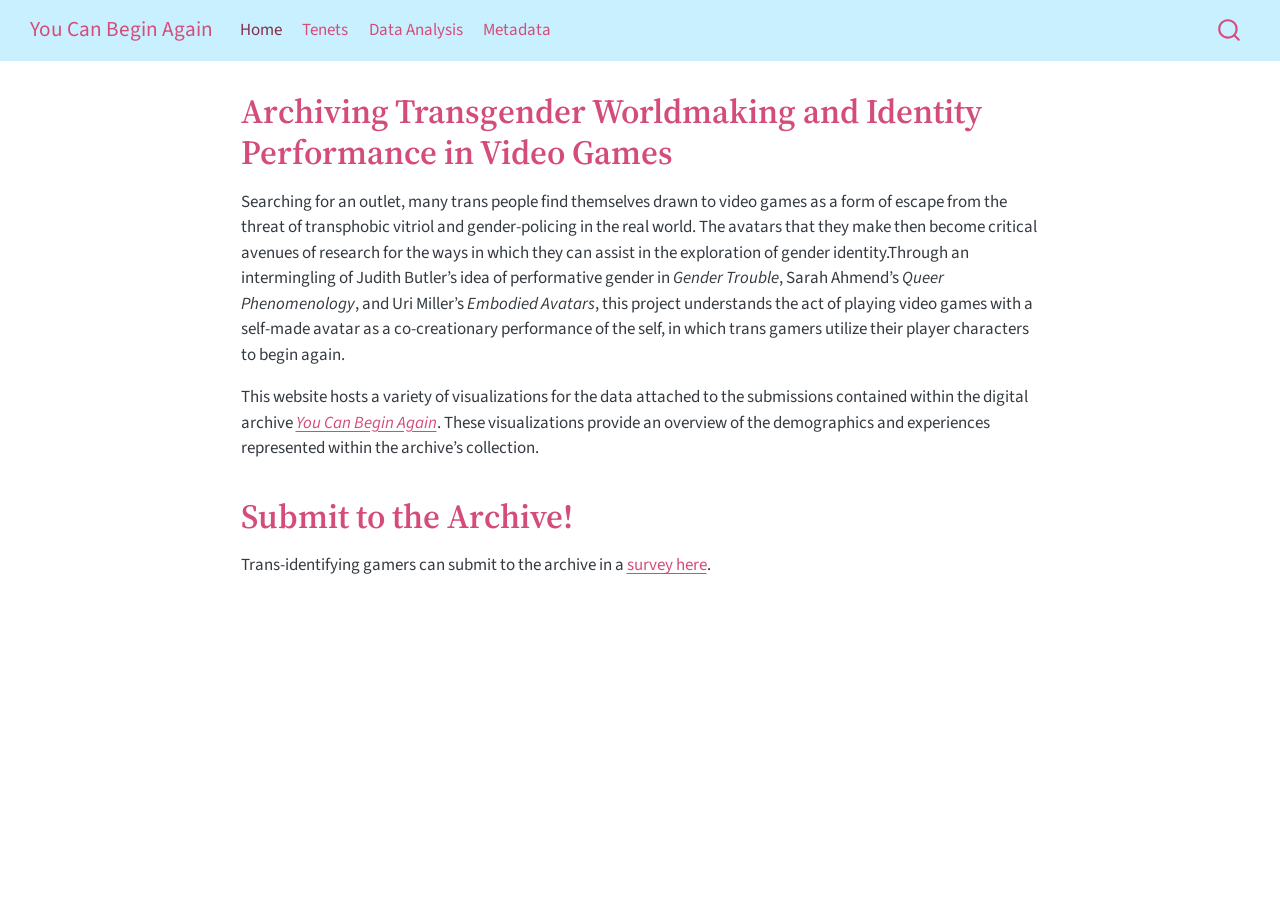
==== commit d713d795: "Built site for gh-pages" ====
--- a/index.html
+++ b/index.html
@@ -101,7 +101,7 @@
   </li>  
   <li class="nav-item">
     <a class="nav-link" href="./datavisualization.html"> 
-<span class="menu-text">Data Visualization</span></a>
+<span class="menu-text">Data Analysis</span></a>
   </li>  
   <li class="nav-item">
     <a class="nav-link" href="./metadata.html"> 
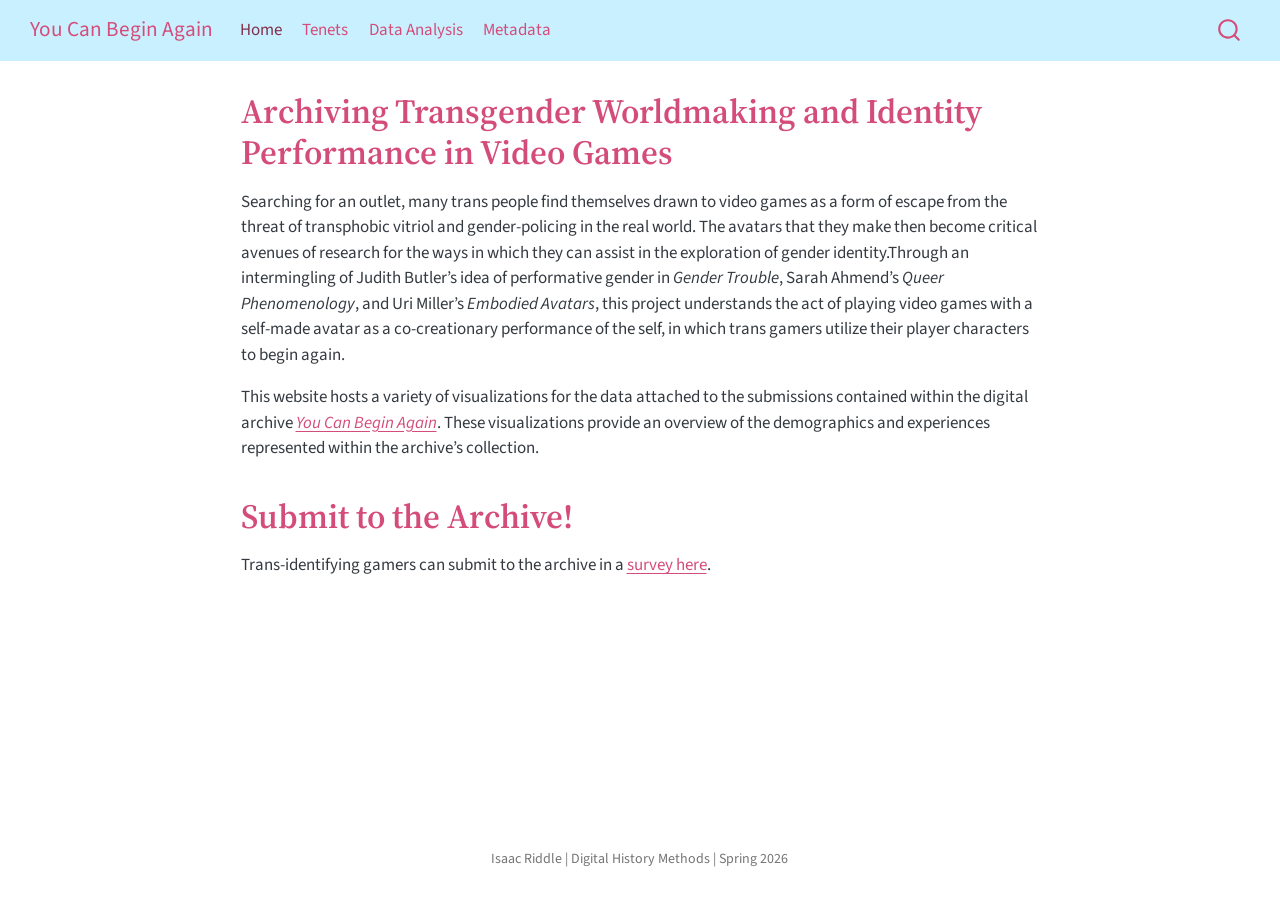
==== commit c840debf: "Built site for gh-pages" ====
--- a/index.html
+++ b/index.html
@@ -552,6 +552,19 @@
   });
   </script>
 </div> <!-- /content -->
+<footer class="footer">
+  <div class="nav-footer">
+    <div class="nav-footer-left">
+      &nbsp;
+    </div>   
+    <div class="nav-footer-center">
+<p>Isaac Riddle | Digital History Methods | Spring 2026</p>
+</div>
+    <div class="nav-footer-right">
+      &nbsp;
+    </div>
+  </div>
+</footer>
 
 
 
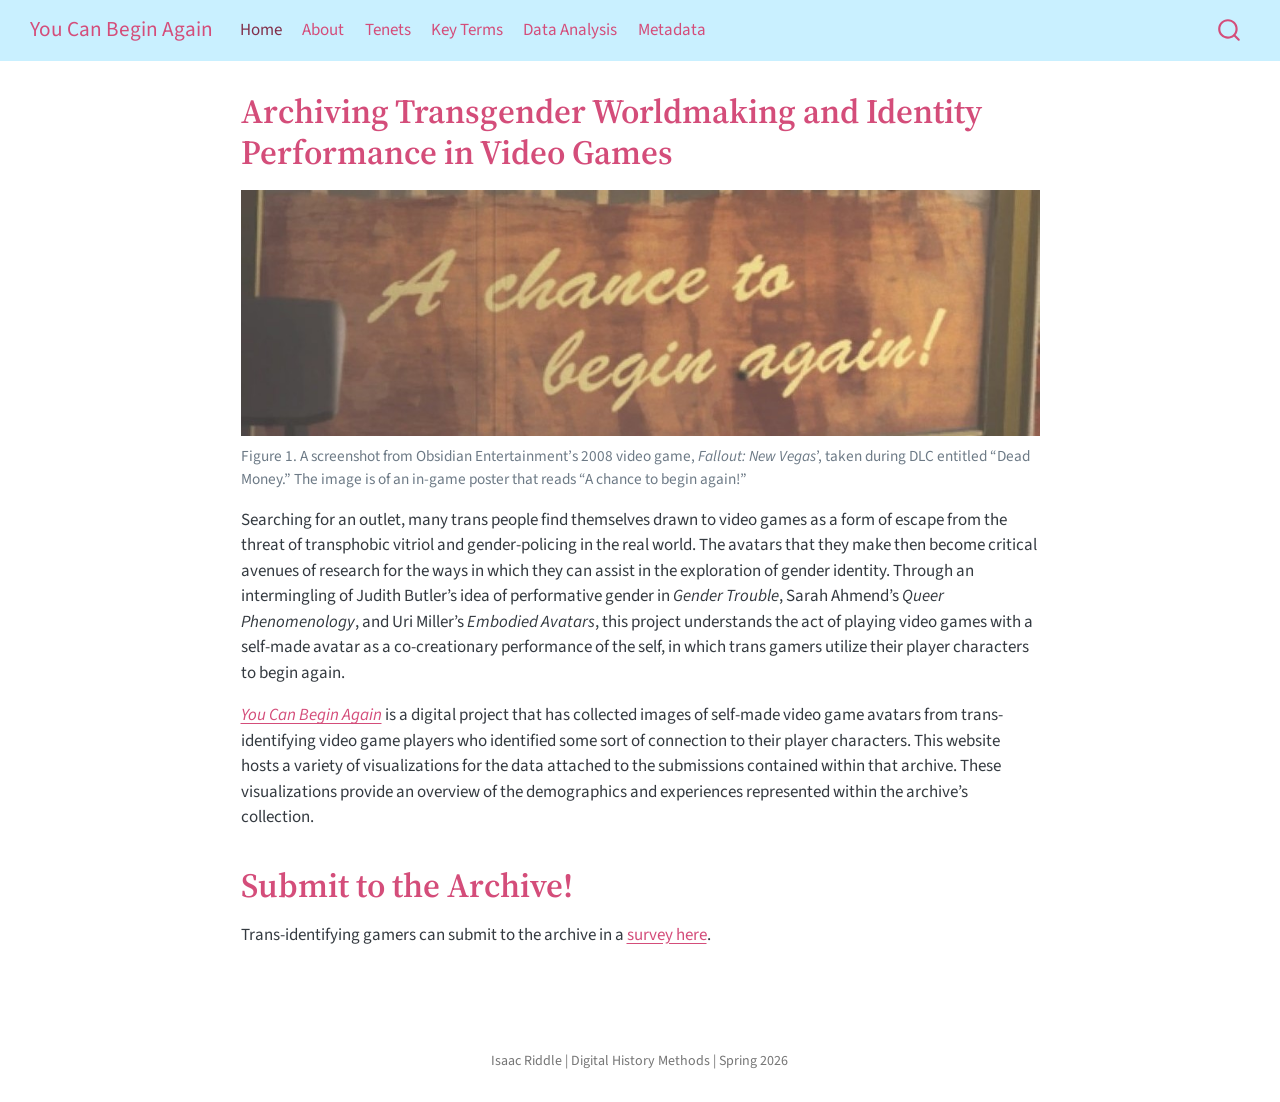
==== commit bd75fafe: "Built site for gh-pages" ====
--- a/index.html
+++ b/index.html
@@ -96,8 +96,16 @@
 <span class="menu-text">Home</span></a>
   </li>  
   <li class="nav-item">
+    <a class="nav-link" href="./about.html"> 
+<span class="menu-text">About</span></a>
+  </li>  
+  <li class="nav-item">
     <a class="nav-link" href="./tenets.html"> 
 <span class="menu-text">Tenets</span></a>
+  </li>  
+  <li class="nav-item">
+    <a class="nav-link" href="./terms.html"> 
+<span class="menu-text">Key Terms</span></a>
   </li>  
   <li class="nav-item">
     <a class="nav-link" href="./datavisualization.html"> 
@@ -141,8 +149,14 @@
 </header>
 
 
-<p>Searching for an outlet, many trans people find themselves drawn to video games as a form of escape from the threat of transphobic vitriol and gender-policing in the real world. The avatars that they make then become critical avenues of research for the ways in which they can assist in the exploration of gender identity.Through an intermingling of Judith Butler’s idea of performative gender in <em>Gender Trouble</em>, Sarah Ahmend’s <em>Queer Phenomenology</em>, and Uri Miller’s <em>Embodied Avatars</em>, this project understands the act of playing video games with a self-made avatar as a co-creationary performance of the self, in which trans gamers utilize their player characters to begin again.</p>
-<p>This website hosts a variety of visualizations for the data attached to the submissions contained within the digital archive <a href="https://isaaclriddle.github.io/youcanbeginagain/collection/"><em>You Can Begin Again</em></a>. These visualizations provide an overview of the demographics and experiences represented within the archive’s collection.</p>
+<div class="quarto-figure quarto-figure-center">
+<figure class="figure">
+<p><img src="img/exhibitbanner.jpg" class="img-fluid figure-img"></p>
+<figcaption>Figure 1. A screenshot from Obsidian Entertainment’s 2008 video game, <em>Fallout: New Vegas</em>’, taken during DLC entitled “Dead Money.” The image is of an in-game poster that reads “A chance to begin again!”</figcaption>
+</figure>
+</div>
+<p>Searching for an outlet, many trans people find themselves drawn to video games as a form of escape from the threat of transphobic vitriol and gender-policing in the real world. The avatars that they make then become critical avenues of research for the ways in which they can assist in the exploration of gender identity. Through an intermingling of Judith Butler’s idea of performative gender in <em>Gender Trouble</em>, Sarah Ahmend’s <em>Queer Phenomenology</em>, and Uri Miller’s <em>Embodied Avatars</em>, this project understands the act of playing video games with a self-made avatar as a co-creationary performance of the self, in which trans gamers utilize their player characters to begin again.</p>
+<p><a href="https://isaaclriddle.github.io/youcanbeginagain/collection/"><em>You Can Begin Again</em></a> is a digital project that has collected images of self-made video game avatars from trans-identifying video game players who identified some sort of connection to their player characters. This website hosts a variety of visualizations for the data attached to the submissions contained within that archive. These visualizations provide an overview of the demographics and experiences represented within the archive’s collection.</p>
 <section id="submit-to-the-archive" class="level1">
 <h1>Submit to the Archive!</h1>
 <p>Trans-identifying gamers can submit to the archive in a <a href="https://virginiatech.questionpro.com/youcanbeginagaindigitalarchivesubmissions">survey here</a>.</p>
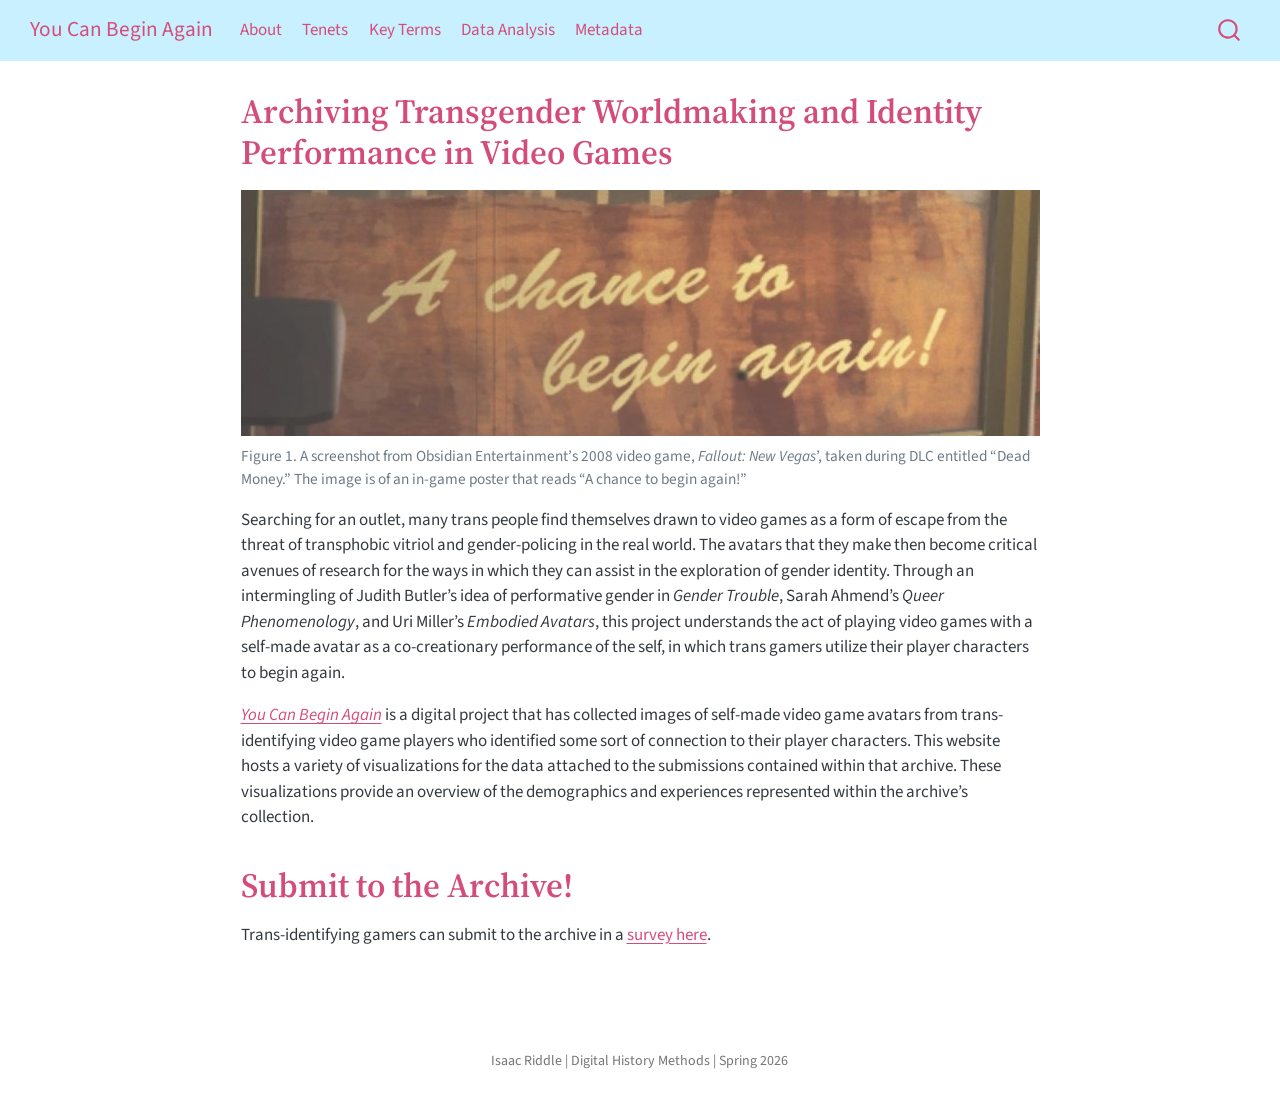
==== commit 70858a3d: "Built site for gh-pages" ====
--- a/index.html
+++ b/index.html
@@ -92,10 +92,6 @@
           <div class="collapse navbar-collapse" id="navbarCollapse">
             <ul class="navbar-nav navbar-nav-scroll me-auto">
   <li class="nav-item">
-    <a class="nav-link active" href="./index.html" aria-current="page"> 
-<span class="menu-text">Home</span></a>
-  </li>  
-  <li class="nav-item">
     <a class="nav-link" href="./about.html"> 
 <span class="menu-text">About</span></a>
   </li>  
